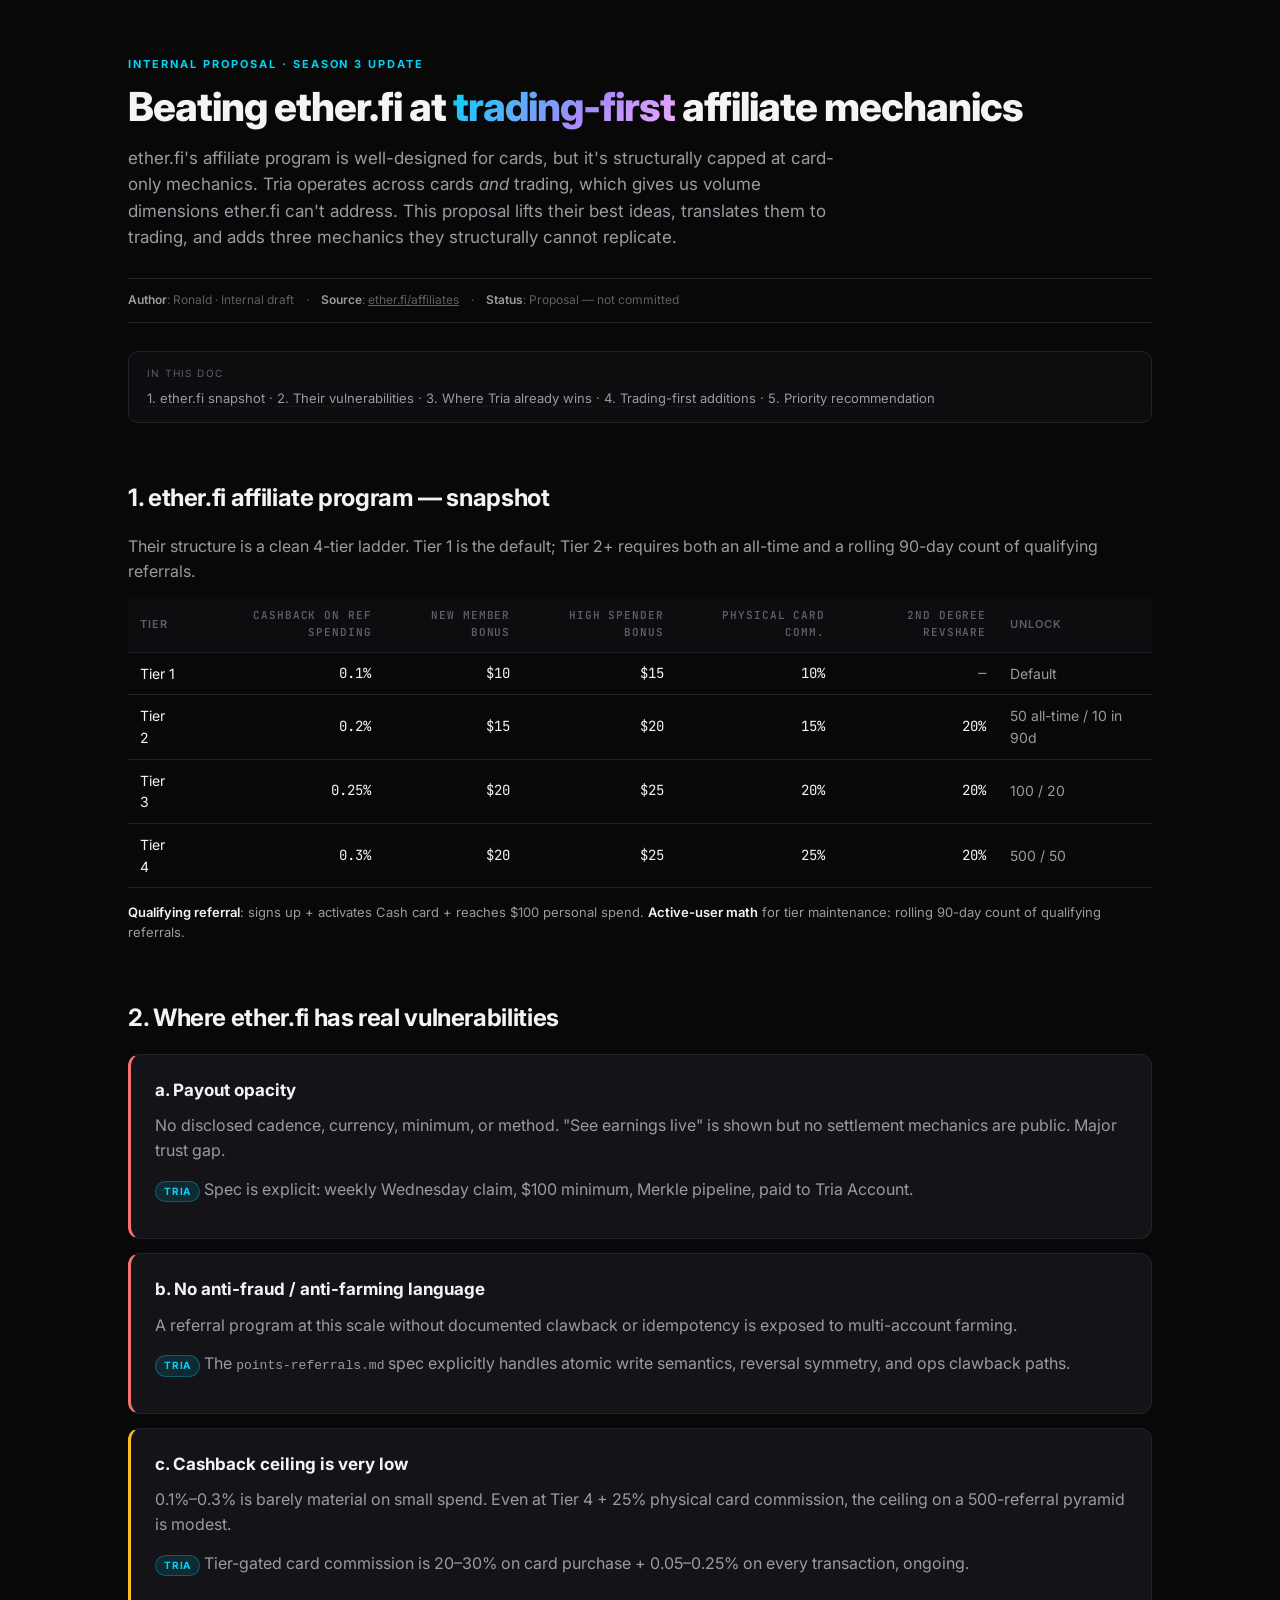
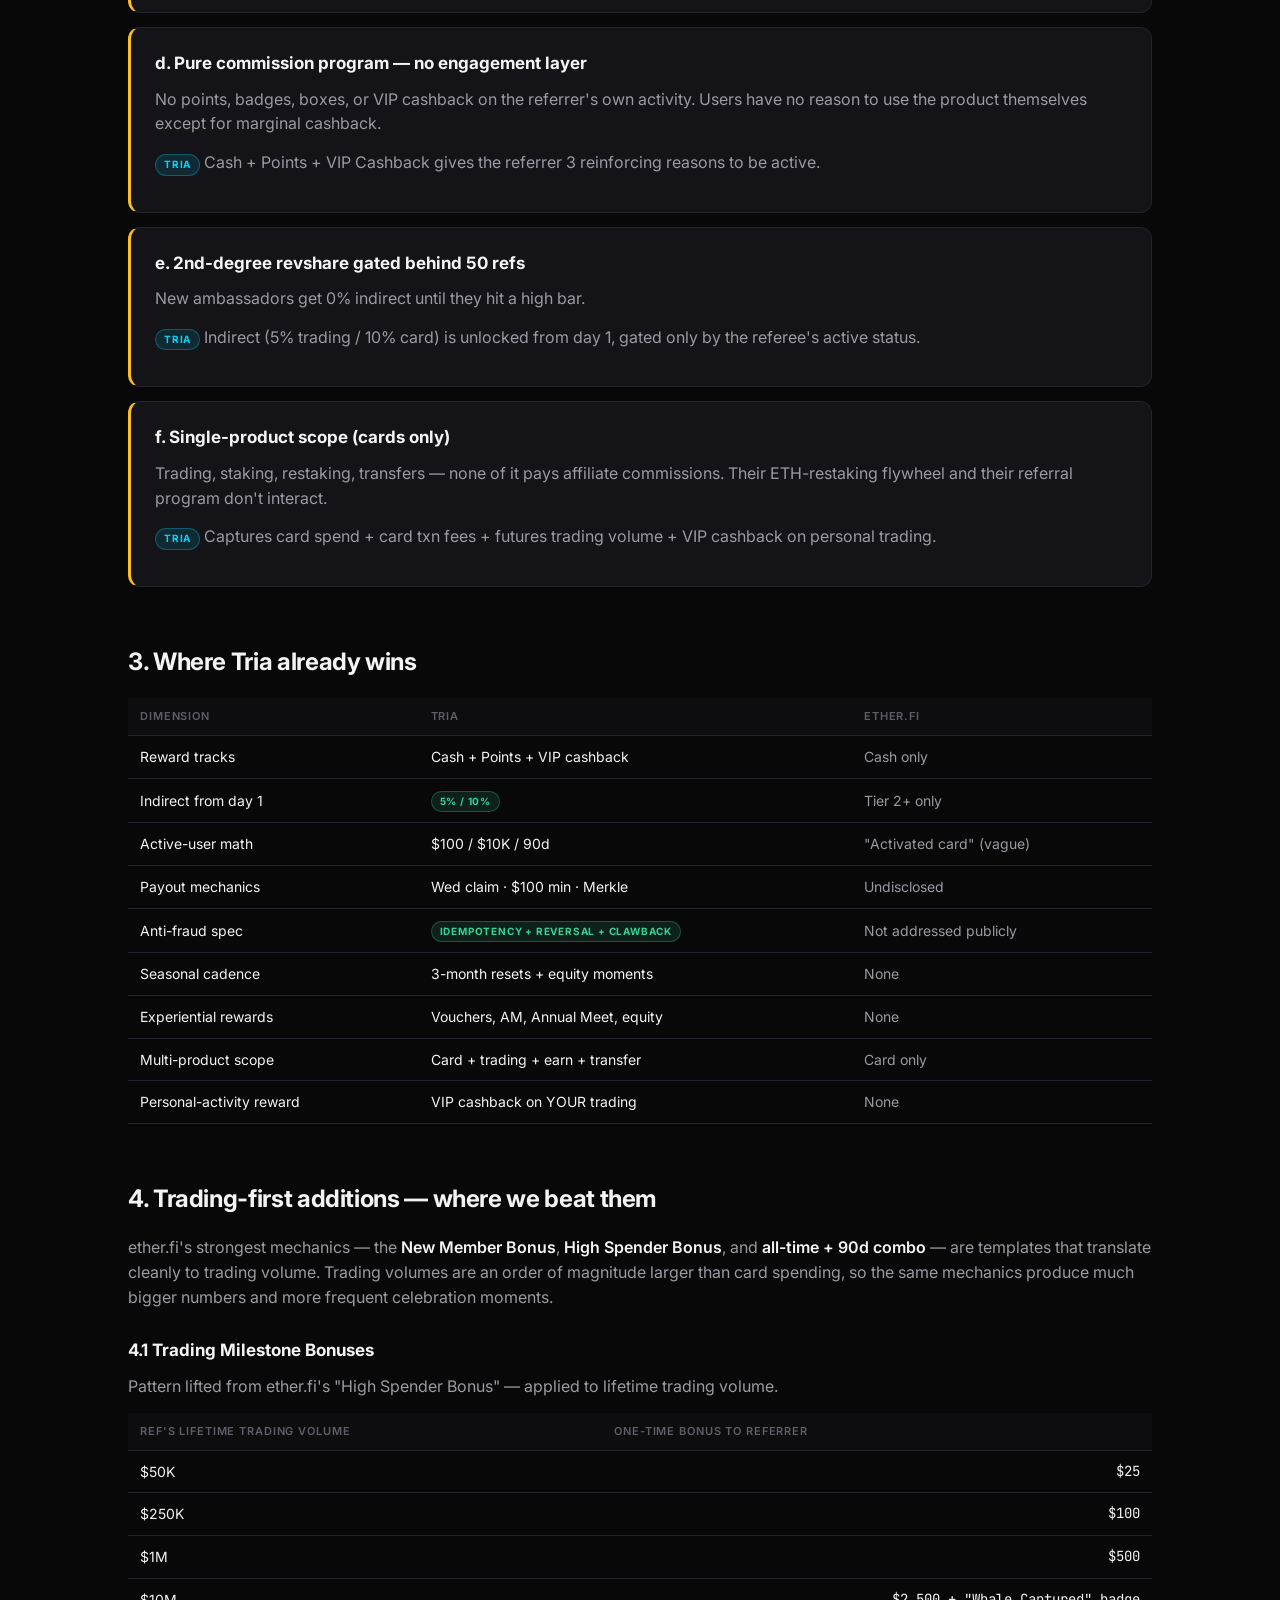
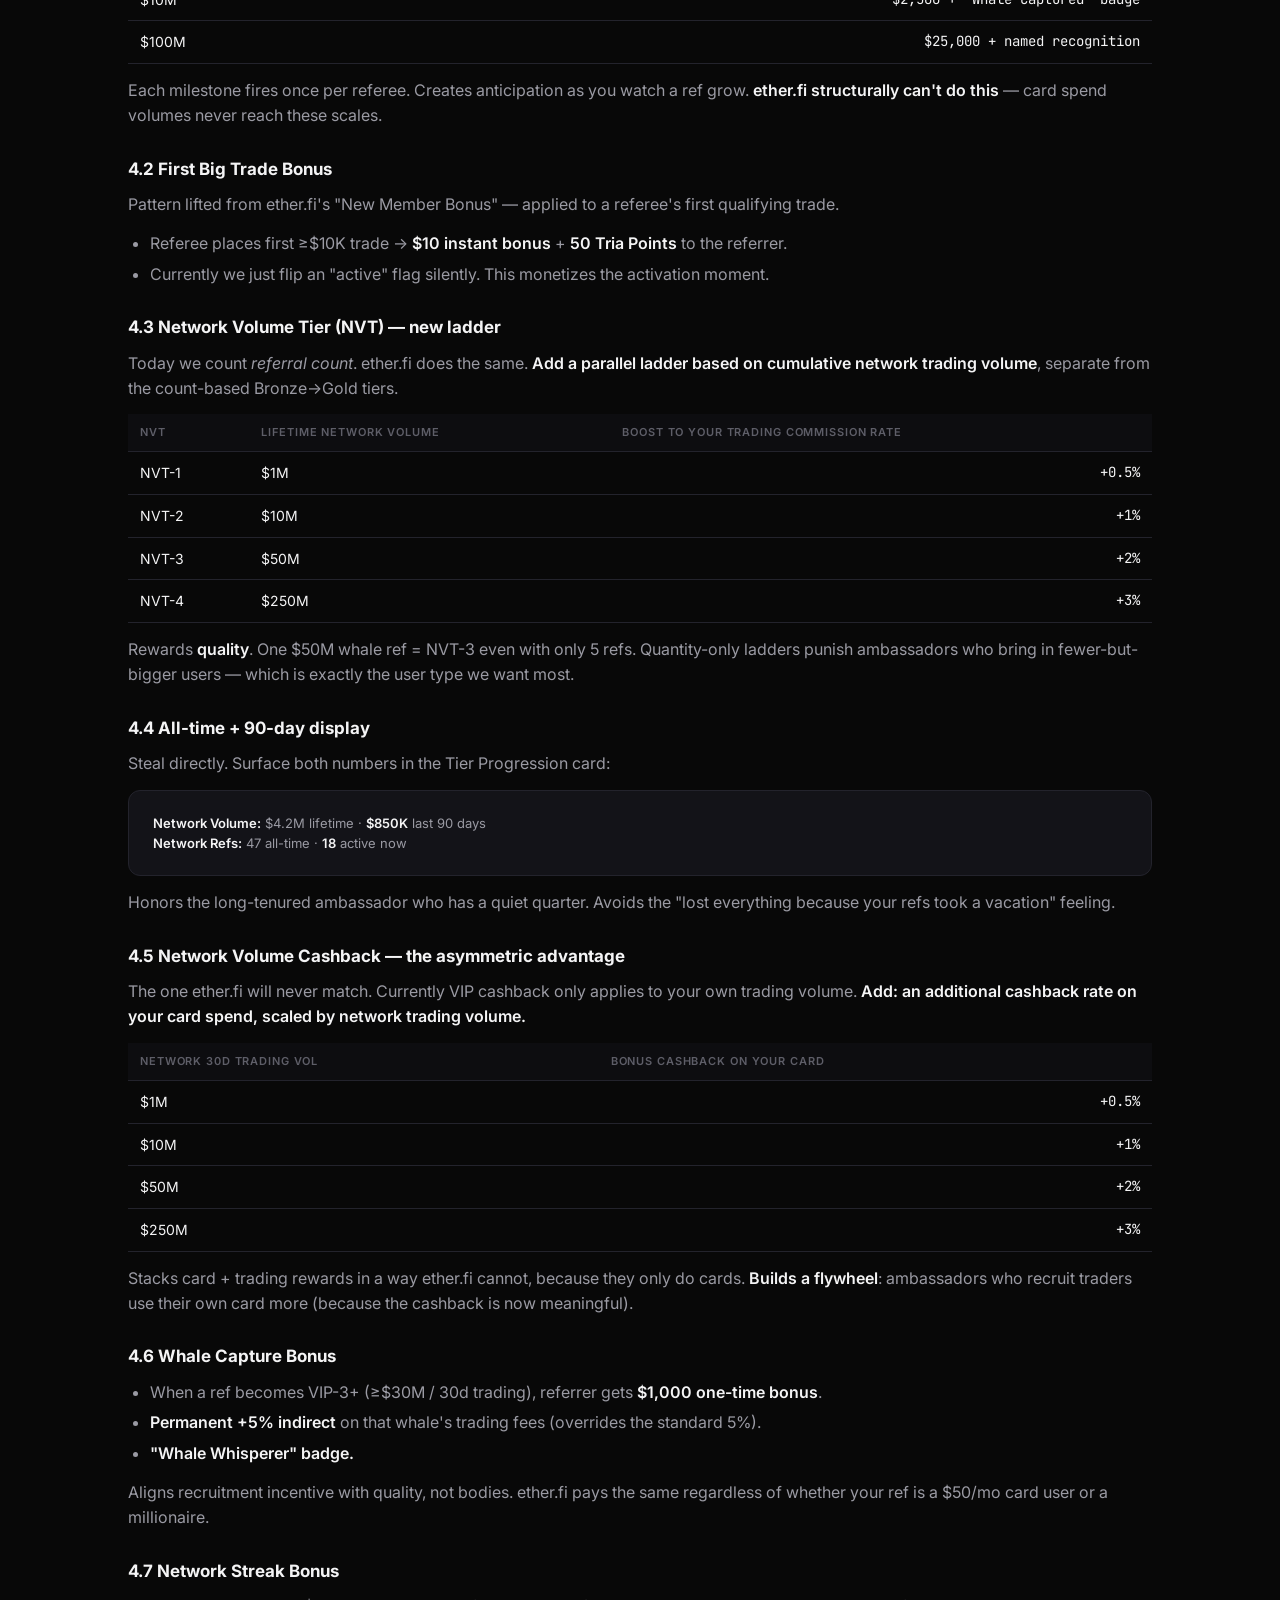
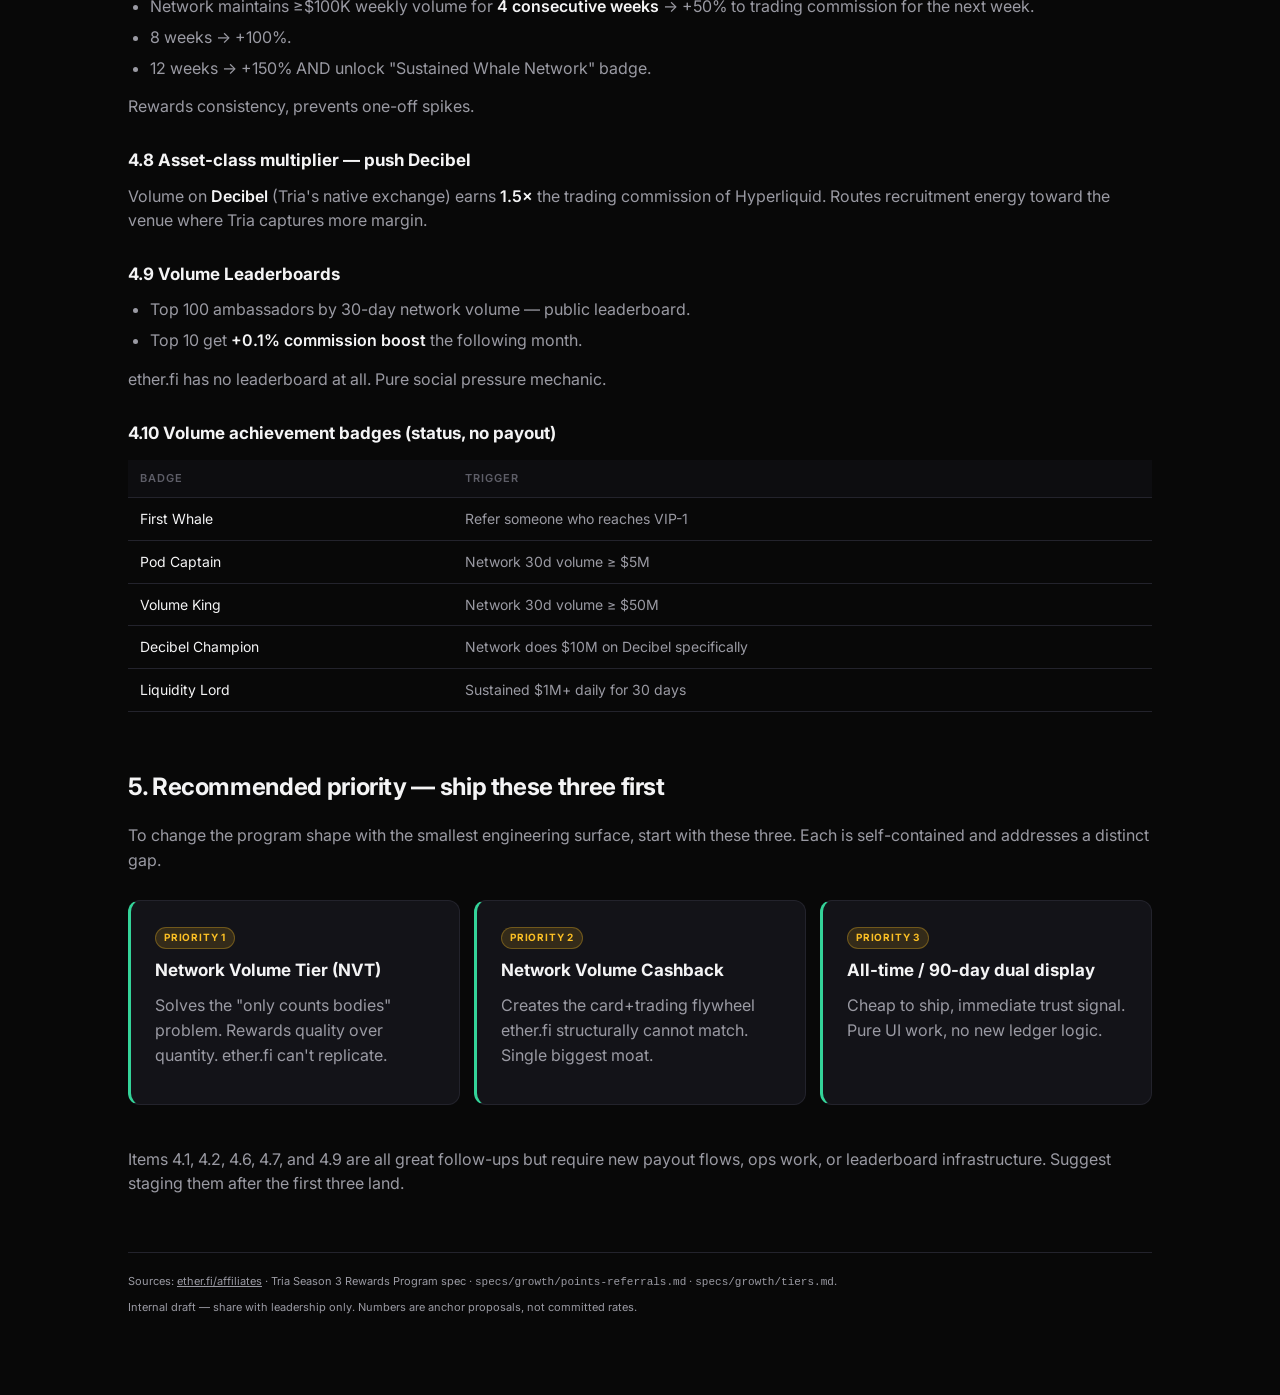
==== index.html @ 374a310d "Tria S3 program proposal — internal draft" ====
<!doctype html>
<html lang="en">
<head>
<meta charset="utf-8" />
<meta name="viewport" content="width=device-width, initial-scale=1" />
<title>Tria S3 — Trading-First Affiliate Mechanics · Internal Proposal</title>
<link rel="preconnect" href="https://fonts.googleapis.com" />
<link rel="preconnect" href="https://fonts.gstatic.com" crossorigin />
<link href="https://fonts.googleapis.com/css2?family=Inter:wght@400;500;600;700;800&family=JetBrains+Mono:wght@400;500;600&display=swap" rel="stylesheet" />
<style>
  :root {
    --bg: #080808;
    --bg-2: #0d0d10;
    --card: #131318;
    --card-hi: #1a1a22;
    --border: #23232c;
    --fg: #f4f4f5;
    --fg-dim: #9a9aa3;
    --fg-mute: #5e5e68;
    --primary: #00d4f7;
    --positive: #34d399;
    --warning: #fbbf24;
    --danger: #f87171;
    --tier-bronze: #c07830;
    --tier-silver: #8b92a3;
    --tier-gold: #d4a017;
  }
  * { box-sizing: border-box; }
  html, body {
    margin: 0;
    padding: 0;
    background: var(--bg);
    color: var(--fg);
    font-family: 'Inter', system-ui, sans-serif;
    line-height: 1.55;
    -webkit-font-smoothing: antialiased;
  }
  .cosmos {
    position: fixed;
    inset: 0;
    z-index: -1;
    pointer-events: none;
    background:
      radial-gradient(1100px 700px at 15% 10%, rgba(0, 212, 247, 0.08), transparent 60%),
      radial-gradient(900px 600px at 85% 90%, rgba(167, 139, 250, 0.06), transparent 55%),
      var(--bg);
  }
  .wrap {
    max-width: 1080px;
    margin: 0 auto;
    padding: 56px 28px 80px;
  }
  .eyebrow {
    font-size: 11px;
    font-weight: 700;
    text-transform: uppercase;
    letter-spacing: 0.18em;
    color: var(--primary);
  }
  h1 {
    font-size: 40px;
    font-weight: 800;
    letter-spacing: -0.025em;
    line-height: 1.1;
    margin: 12px 0 16px;
  }
  h1 .accent {
    background: linear-gradient(135deg, var(--primary), #a78bfa 60%, #f0abfc);
    -webkit-background-clip: text;
    background-clip: text;
    -webkit-text-fill-color: transparent;
  }
  h2 {
    font-size: 24px;
    font-weight: 700;
    letter-spacing: -0.015em;
    margin: 56px 0 18px;
  }
  h3 {
    font-size: 17px;
    font-weight: 700;
    margin: 28px 0 10px;
  }
  .lede {
    font-size: 17px;
    color: var(--fg-dim);
    max-width: 720px;
    margin: 0 0 28px;
  }
  .meta {
    display: flex;
    gap: 12px;
    flex-wrap: wrap;
    font-size: 12px;
    color: var(--fg-mute);
    border-top: 1px solid var(--border);
    border-bottom: 1px solid var(--border);
    padding: 12px 0;
    margin: 28px 0 0;
  }
  .meta strong {
    color: var(--fg-dim);
    font-weight: 600;
  }
  .meta .dot { color: var(--fg-mute); }
  p { color: var(--fg-dim); margin: 0 0 14px; }
  p strong, li strong { color: var(--fg); font-weight: 600; }
  ul, ol {
    color: var(--fg-dim);
    padding-left: 22px;
    margin: 8px 0 14px;
  }
  li { margin-bottom: 6px; }
  .card {
    background: var(--card);
    border: 1px solid var(--border);
    border-radius: 12px;
    padding: 22px 24px;
    margin: 14px 0;
  }
  .card.accent-positive { border-left: 3px solid var(--positive); }
  .card.accent-warning { border-left: 3px solid var(--warning); }
  .card.accent-primary { border-left: 3px solid var(--primary); }
  .card.accent-danger { border-left: 3px solid var(--danger); }
  table {
    width: 100%;
    border-collapse: collapse;
    margin: 14px 0;
    font-size: 14px;
  }
  th, td {
    text-align: left;
    padding: 10px 12px;
    border-bottom: 1px solid var(--border);
  }
  th {
    color: var(--fg-mute);
    font-weight: 600;
    font-size: 11px;
    text-transform: uppercase;
    letter-spacing: 0.08em;
    background: var(--bg-2);
  }
  td { color: var(--fg); }
  td.dim { color: var(--fg-dim); }
  td.num, th.num { text-align: right; font-family: 'JetBrains Mono', monospace; }
  .pill {
    display: inline-block;
    padding: 2px 8px;
    border-radius: 999px;
    font-size: 10px;
    font-weight: 700;
    text-transform: uppercase;
    letter-spacing: 0.08em;
  }
  .pill.tria { background: rgba(0, 212, 247, 0.12); color: var(--primary); border: 1px solid rgba(0, 212, 247, 0.3); }
  .pill.eth  { background: rgba(167, 139, 250, 0.12); color: #c4b5fd; border: 1px solid rgba(167, 139, 250, 0.3); }
  .pill.win  { background: rgba(52, 211, 153, 0.12); color: var(--positive); border: 1px solid rgba(52, 211, 153, 0.3); }
  .pill.gap  { background: rgba(248, 113, 113, 0.12); color: var(--danger); border: 1px solid rgba(248, 113, 113, 0.3); }
  .pill.priority { background: rgba(251, 191, 36, 0.14); color: var(--warning); border: 1px solid rgba(251, 191, 36, 0.3); }
  .grid-2 { display: grid; grid-template-columns: 1fr 1fr; gap: 14px; }
  .grid-3 { display: grid; grid-template-columns: repeat(3, 1fr); gap: 14px; }
  @media (max-width: 720px) {
    .grid-2, .grid-3 { grid-template-columns: 1fr; }
    h1 { font-size: 30px; }
    .wrap { padding: 32px 18px 60px; }
  }
  .num-big {
    font-family: 'JetBrains Mono', monospace;
    font-size: 22px;
    font-weight: 700;
    color: var(--positive);
  }
  .footnote {
    font-size: 11px;
    color: var(--fg-mute);
    border-top: 1px solid var(--border);
    margin-top: 56px;
    padding-top: 20px;
  }
  .toc {
    background: var(--bg-2);
    border: 1px solid var(--border);
    border-radius: 10px;
    padding: 14px 18px;
    margin: 28px 0;
    font-size: 13px;
    color: var(--fg-dim);
  }
  .toc a {
    color: var(--fg-dim);
    text-decoration: none;
    border-bottom: 1px dotted var(--border);
  }
  .toc a:hover { color: var(--primary); border-color: var(--primary); }
  .toc-title {
    font-size: 10px;
    text-transform: uppercase;
    letter-spacing: 0.14em;
    color: var(--fg-mute);
    margin-bottom: 6px;
  }
</style>
</head>
<body>
<div class="cosmos"></div>
<div class="wrap">

  <div class="eyebrow">Internal proposal · Season 3 update</div>
  <h1>Beating ether.fi at <span class="accent">trading-first</span> affiliate mechanics</h1>
  <p class="lede">
    ether.fi's affiliate program is well-designed for cards, but it's structurally
    capped at card-only mechanics. Tria operates across cards <em>and</em> trading,
    which gives us volume dimensions ether.fi can't address. This proposal lifts
    their best ideas, translates them to trading, and adds three mechanics they
    structurally cannot replicate.
  </p>
  <div class="meta">
    <span><strong>Author</strong>: Ronald · Internal draft</span>
    <span class="dot">·</span>
    <span><strong>Source</strong>: <a style="color:inherit" href="https://www.ether.fi/affiliates" target="_blank">ether.fi/affiliates</a></span>
    <span class="dot">·</span>
    <span><strong>Status</strong>: Proposal — not committed</span>
  </div>

  <div class="toc">
    <div class="toc-title">In this doc</div>
    <a href="#snapshot">1. ether.fi snapshot</a> ·
    <a href="#vulns">2. Their vulnerabilities</a> ·
    <a href="#wins">3. Where Tria already wins</a> ·
    <a href="#proposal">4. Trading-first additions</a> ·
    <a href="#priority">5. Priority recommendation</a>
  </div>

  <h2 id="snapshot">1. ether.fi affiliate program — snapshot</h2>
  <p>
    Their structure is a clean 4-tier ladder. Tier 1 is the default; Tier 2+
    requires both an all-time and a rolling 90-day count of qualifying referrals.
  </p>

  <table>
    <thead>
      <tr>
        <th>Tier</th>
        <th class="num">Cashback on Ref Spending</th>
        <th class="num">New Member Bonus</th>
        <th class="num">High Spender Bonus</th>
        <th class="num">Physical Card Comm.</th>
        <th class="num">2nd Degree Revshare</th>
        <th>Unlock</th>
      </tr>
    </thead>
    <tbody>
      <tr><td>Tier 1</td><td class="num">0.1%</td><td class="num">$10</td><td class="num">$15</td><td class="num">10%</td><td class="num dim">—</td><td class="dim">Default</td></tr>
      <tr><td>Tier 2</td><td class="num">0.2%</td><td class="num">$15</td><td class="num">$20</td><td class="num">15%</td><td class="num">20%</td><td class="dim">50 all-time / 10 in 90d</td></tr>
      <tr><td>Tier 3</td><td class="num">0.25%</td><td class="num">$20</td><td class="num">$25</td><td class="num">20%</td><td class="num">20%</td><td class="dim">100 / 20</td></tr>
      <tr><td>Tier 4</td><td class="num">0.3%</td><td class="num">$20</td><td class="num">$25</td><td class="num">25%</td><td class="num">20%</td><td class="dim">500 / 50</td></tr>
    </tbody>
  </table>
  <p style="font-size: 13px;">
    <strong>Qualifying referral</strong>: signs up + activates Cash card + reaches
    $100 personal spend. <strong>Active-user math</strong> for tier maintenance:
    rolling 90-day count of qualifying referrals.
  </p>

  <h2 id="vulns">2. Where ether.fi has real vulnerabilities</h2>

  <div class="card accent-danger">
    <h3 style="margin-top:0">a. Payout opacity</h3>
    <p>
      No disclosed cadence, currency, minimum, or method. "See earnings live" is shown
      but no settlement mechanics are public. Major trust gap.
    </p>
    <p><span class="pill tria">Tria</span> Spec is explicit: weekly Wednesday claim, $100 minimum, Merkle pipeline, paid to Tria Account.</p>
  </div>

  <div class="card accent-danger">
    <h3 style="margin-top:0">b. No anti-fraud / anti-farming language</h3>
    <p>
      A referral program at this scale without documented clawback or idempotency is
      exposed to multi-account farming.
    </p>
    <p><span class="pill tria">Tria</span> The <code>points-referrals.md</code> spec explicitly handles atomic write semantics, reversal symmetry, and ops clawback paths.</p>
  </div>

  <div class="card accent-warning">
    <h3 style="margin-top:0">c. Cashback ceiling is very low</h3>
    <p>
      0.1%–0.3% is barely material on small spend. Even at Tier 4 + 25% physical card
      commission, the ceiling on a 500-referral pyramid is modest.
    </p>
    <p><span class="pill tria">Tria</span> Tier-gated card commission is 20–30% on card purchase + 0.05–0.25% on every transaction, ongoing.</p>
  </div>

  <div class="card accent-warning">
    <h3 style="margin-top:0">d. Pure commission program — no engagement layer</h3>
    <p>
      No points, badges, boxes, or VIP cashback on the referrer's own activity. Users
      have no reason to use the product themselves except for marginal cashback.
    </p>
    <p><span class="pill tria">Tria</span> Cash + Points + VIP Cashback gives the referrer 3 reinforcing reasons to be active.</p>
  </div>

  <div class="card accent-warning">
    <h3 style="margin-top:0">e. 2nd-degree revshare gated behind 50 refs</h3>
    <p>
      New ambassadors get 0% indirect until they hit a high bar.
    </p>
    <p><span class="pill tria">Tria</span> Indirect (5% trading / 10% card) is unlocked from day 1, gated only by the referee's active status.</p>
  </div>

  <div class="card accent-warning">
    <h3 style="margin-top:0">f. Single-product scope (cards only)</h3>
    <p>
      Trading, staking, restaking, transfers — none of it pays affiliate commissions.
      Their ETH-restaking flywheel and their referral program don't interact.
    </p>
    <p><span class="pill tria">Tria</span> Captures card spend + card txn fees + futures trading volume + VIP cashback on personal trading.</p>
  </div>

  <h2 id="wins">3. Where Tria already wins</h2>
  <table>
    <thead><tr><th>Dimension</th><th>Tria</th><th>ether.fi</th></tr></thead>
    <tbody>
      <tr><td>Reward tracks</td><td>Cash + Points + VIP cashback</td><td class="dim">Cash only</td></tr>
      <tr><td>Indirect from day 1</td><td><span class="pill win">5% / 10%</span></td><td class="dim">Tier 2+ only</td></tr>
      <tr><td>Active-user math</td><td>$100 / $10K / 90d</td><td class="dim">"Activated card" (vague)</td></tr>
      <tr><td>Payout mechanics</td><td>Wed claim · $100 min · Merkle</td><td class="dim">Undisclosed</td></tr>
      <tr><td>Anti-fraud spec</td><td><span class="pill win">Idempotency + reversal + clawback</span></td><td class="dim">Not addressed publicly</td></tr>
      <tr><td>Seasonal cadence</td><td>3-month resets + equity moments</td><td class="dim">None</td></tr>
      <tr><td>Experiential rewards</td><td>Vouchers, AM, Annual Meet, equity</td><td class="dim">None</td></tr>
      <tr><td>Multi-product scope</td><td>Card + trading + earn + transfer</td><td class="dim">Card only</td></tr>
      <tr><td>Personal-activity reward</td><td>VIP cashback on YOUR trading</td><td class="dim">None</td></tr>
    </tbody>
  </table>

  <h2 id="proposal">4. Trading-first additions — where we beat them</h2>

  <p>
    ether.fi's strongest mechanics — the <strong>New Member Bonus</strong>,
    <strong>High Spender Bonus</strong>, and <strong>all-time + 90d combo</strong>
    — are templates that translate cleanly to trading volume. Trading volumes are
    an order of magnitude larger than card spending, so the same mechanics produce
    much bigger numbers and more frequent celebration moments.
  </p>

  <h3>4.1 Trading Milestone Bonuses</h3>
  <p>Pattern lifted from ether.fi's "High Spender Bonus" — applied to lifetime trading volume.</p>
  <table>
    <thead><tr><th>Ref's lifetime trading volume</th><th>One-time bonus to referrer</th></tr></thead>
    <tbody>
      <tr><td>$50K</td><td class="num">$25</td></tr>
      <tr><td>$250K</td><td class="num">$100</td></tr>
      <tr><td>$1M</td><td class="num">$500</td></tr>
      <tr><td>$10M</td><td class="num">$2,500 + "Whale Captured" badge</td></tr>
      <tr><td>$100M</td><td class="num">$25,000 + named recognition</td></tr>
    </tbody>
  </table>
  <p>
    Each milestone fires once per referee. Creates anticipation as you watch a ref
    grow. <strong>ether.fi structurally can't do this</strong> — card spend volumes never reach
    these scales.
  </p>

  <h3>4.2 First Big Trade Bonus</h3>
  <p>Pattern lifted from ether.fi's "New Member Bonus" — applied to a referee's first qualifying trade.</p>
  <ul>
    <li>Referee places first ≥$10K trade → <strong>$10 instant bonus</strong> + <strong>50 Tria Points</strong> to the referrer.</li>
    <li>Currently we just flip an "active" flag silently. This monetizes the activation moment.</li>
  </ul>

  <h3>4.3 Network Volume Tier (NVT) — new ladder</h3>
  <p>
    Today we count <em>referral count</em>. ether.fi does the same. <strong>Add a parallel
    ladder based on cumulative network trading volume</strong>, separate from the count-based
    Bronze→Gold tiers.
  </p>
  <table>
    <thead><tr><th>NVT</th><th>Lifetime Network Volume</th><th>Boost to your trading commission rate</th></tr></thead>
    <tbody>
      <tr><td>NVT-1</td><td>$1M</td><td class="num">+0.5%</td></tr>
      <tr><td>NVT-2</td><td>$10M</td><td class="num">+1%</td></tr>
      <tr><td>NVT-3</td><td>$50M</td><td class="num">+2%</td></tr>
      <tr><td>NVT-4</td><td>$250M</td><td class="num">+3%</td></tr>
    </tbody>
  </table>
  <p>
    Rewards <strong>quality</strong>. One $50M whale ref = NVT-3 even with only 5 refs.
    Quantity-only ladders punish ambassadors who bring in fewer-but-bigger users —
    which is exactly the user type we want most.
  </p>

  <h3>4.4 All-time + 90-day display</h3>
  <p>Steal directly. Surface both numbers in the Tier Progression card:</p>
  <div class="card">
    <p style="margin:0; color: var(--fg-dim); font-size: 13px;">
      <strong>Network Volume:</strong> $4.2M lifetime · <strong>$850K</strong> last 90 days<br />
      <strong>Network Refs:</strong> 47 all-time · <strong>18</strong> active now
    </p>
  </div>
  <p>
    Honors the long-tenured ambassador who has a quiet quarter. Avoids the "lost
    everything because your refs took a vacation" feeling.
  </p>

  <h3>4.5 Network Volume Cashback — the asymmetric advantage</h3>
  <p>
    The one ether.fi will never match. Currently VIP cashback only applies to your
    own trading volume. <strong>Add: an additional cashback rate on your card spend, scaled
    by network trading volume.</strong>
  </p>
  <table>
    <thead><tr><th>Network 30d trading vol</th><th>Bonus cashback on YOUR card</th></tr></thead>
    <tbody>
      <tr><td>$1M</td><td class="num">+0.5%</td></tr>
      <tr><td>$10M</td><td class="num">+1%</td></tr>
      <tr><td>$50M</td><td class="num">+2%</td></tr>
      <tr><td>$250M</td><td class="num">+3%</td></tr>
    </tbody>
  </table>
  <p>
    Stacks card + trading rewards in a way ether.fi cannot, because they only do
    cards. <strong>Builds a flywheel</strong>: ambassadors who recruit traders use their own card
    more (because the cashback is now meaningful).
  </p>

  <h3>4.6 Whale Capture Bonus</h3>
  <ul>
    <li>When a ref becomes VIP-3+ (≥$30M / 30d trading), referrer gets <strong>$1,000 one-time bonus</strong>.</li>
    <li><strong>Permanent +5% indirect</strong> on that whale's trading fees (overrides the standard 5%).</li>
    <li><strong>"Whale Whisperer" badge.</strong></li>
  </ul>
  <p>
    Aligns recruitment incentive with quality, not bodies. ether.fi pays the same
    regardless of whether your ref is a $50/mo card user or a millionaire.
  </p>

  <h3>4.7 Network Streak Bonus</h3>
  <ul>
    <li>Network maintains ≥$100K weekly volume for <strong>4 consecutive weeks</strong> → +50% to trading commission for the next week.</li>
    <li>8 weeks → +100%.</li>
    <li>12 weeks → +150% AND unlock "Sustained Whale Network" badge.</li>
  </ul>
  <p>Rewards consistency, prevents one-off spikes.</p>

  <h3>4.8 Asset-class multiplier — push Decibel</h3>
  <p>
    Volume on <strong>Decibel</strong> (Tria's native exchange) earns <strong>1.5×</strong> the trading commission of
    Hyperliquid. Routes recruitment energy toward the venue where Tria captures
    more margin.
  </p>

  <h3>4.9 Volume Leaderboards</h3>
  <ul>
    <li>Top 100 ambassadors by 30-day network volume — public leaderboard.</li>
    <li>Top 10 get <strong>+0.1% commission boost</strong> the following month.</li>
  </ul>
  <p>ether.fi has no leaderboard at all. Pure social pressure mechanic.</p>

  <h3>4.10 Volume achievement badges (status, no payout)</h3>
  <table>
    <thead><tr><th>Badge</th><th>Trigger</th></tr></thead>
    <tbody>
      <tr><td>First Whale</td><td class="dim">Refer someone who reaches VIP-1</td></tr>
      <tr><td>Pod Captain</td><td class="dim">Network 30d volume ≥ $5M</td></tr>
      <tr><td>Volume King</td><td class="dim">Network 30d volume ≥ $50M</td></tr>
      <tr><td>Decibel Champion</td><td class="dim">Network does $10M on Decibel specifically</td></tr>
      <tr><td>Liquidity Lord</td><td class="dim">Sustained $1M+ daily for 30 days</td></tr>
    </tbody>
  </table>

  <h2 id="priority">5. Recommended priority — ship these three first</h2>

  <p>
    To change the program shape with the smallest engineering surface, start with
    these three. Each is self-contained and addresses a distinct gap.
  </p>

  <div class="grid-3">
    <div class="card accent-positive">
      <span class="pill priority">Priority 1</span>
      <h3 style="margin-top:8px">Network Volume Tier (NVT)</h3>
      <p>Solves the "only counts bodies" problem. Rewards quality over quantity. ether.fi can't replicate.</p>
    </div>
    <div class="card accent-positive">
      <span class="pill priority">Priority 2</span>
      <h3 style="margin-top:8px">Network Volume Cashback</h3>
      <p>Creates the card+trading flywheel ether.fi structurally cannot match. Single biggest moat.</p>
    </div>
    <div class="card accent-positive">
      <span class="pill priority">Priority 3</span>
      <h3 style="margin-top:8px">All-time / 90-day dual display</h3>
      <p>Cheap to ship, immediate trust signal. Pure UI work, no new ledger logic.</p>
    </div>
  </div>

  <p style="margin-top: 28px;">
    Items 4.1, 4.2, 4.6, 4.7, and 4.9 are all great follow-ups but require new
    payout flows, ops work, or leaderboard infrastructure. Suggest staging them
    after the first three land.
  </p>

  <div class="footnote">
    <p style="margin:0">
      Sources: <a style="color:inherit" href="https://www.ether.fi/affiliates" target="_blank">ether.fi/affiliates</a> ·
      Tria Season 3 Rewards Program spec ·
      <code>specs/growth/points-referrals.md</code> ·
      <code>specs/growth/tiers.md</code>.
    </p>
    <p style="margin:8px 0 0">
      Internal draft — share with leadership only. Numbers are anchor proposals,
      not committed rates.
    </p>
  </div>

</div>
</body>
</html>
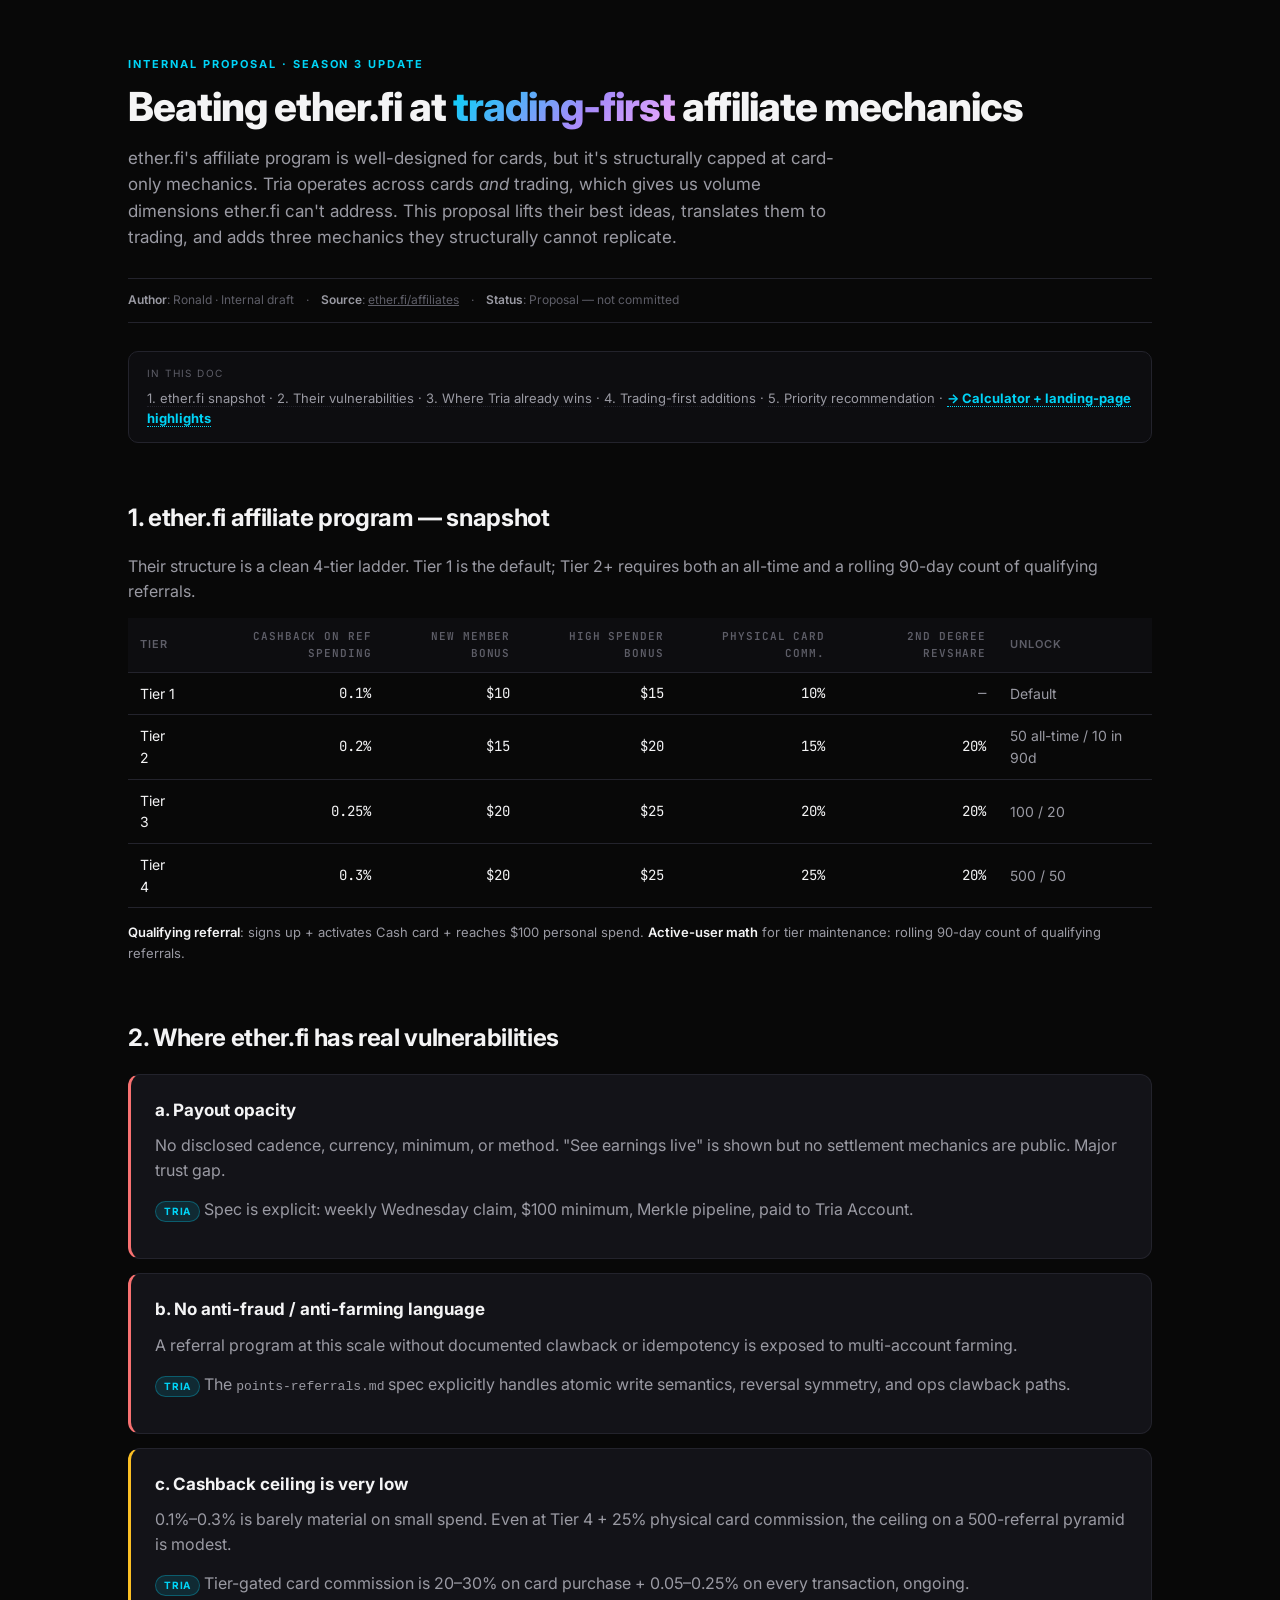
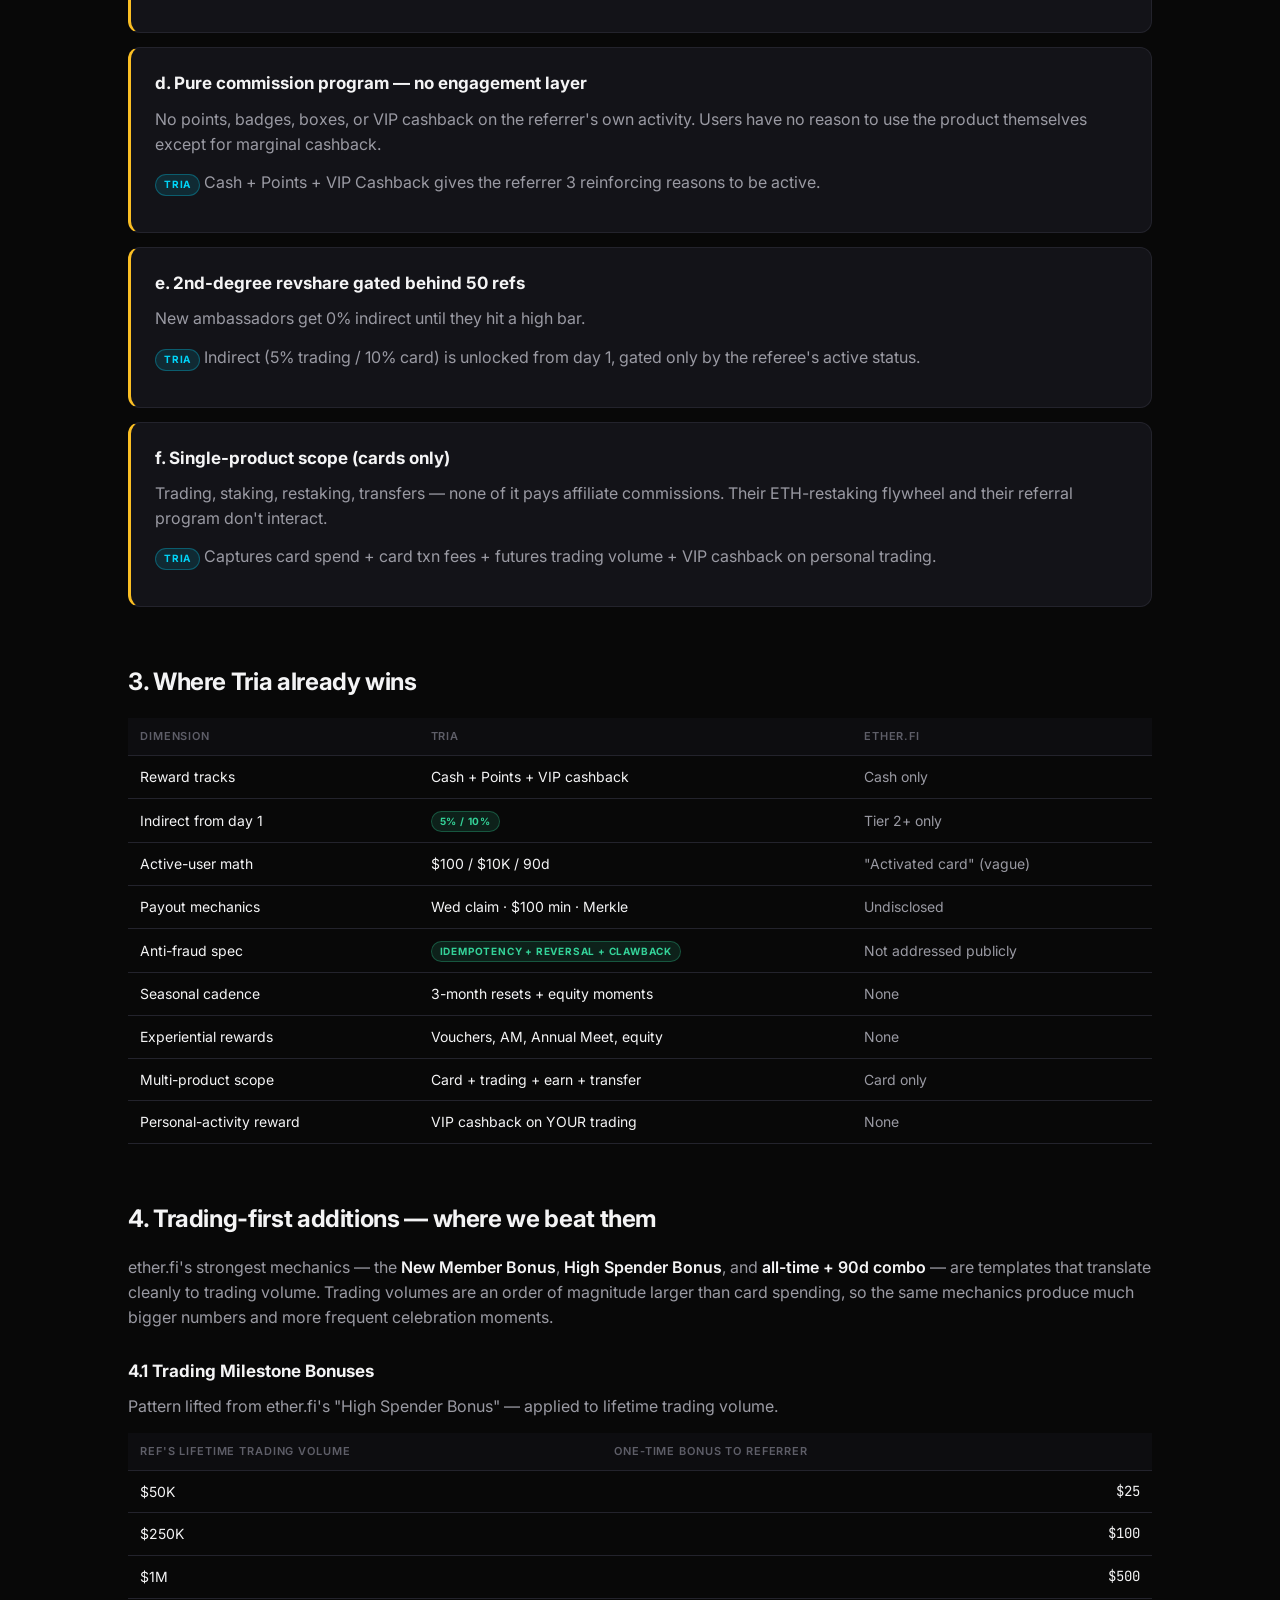
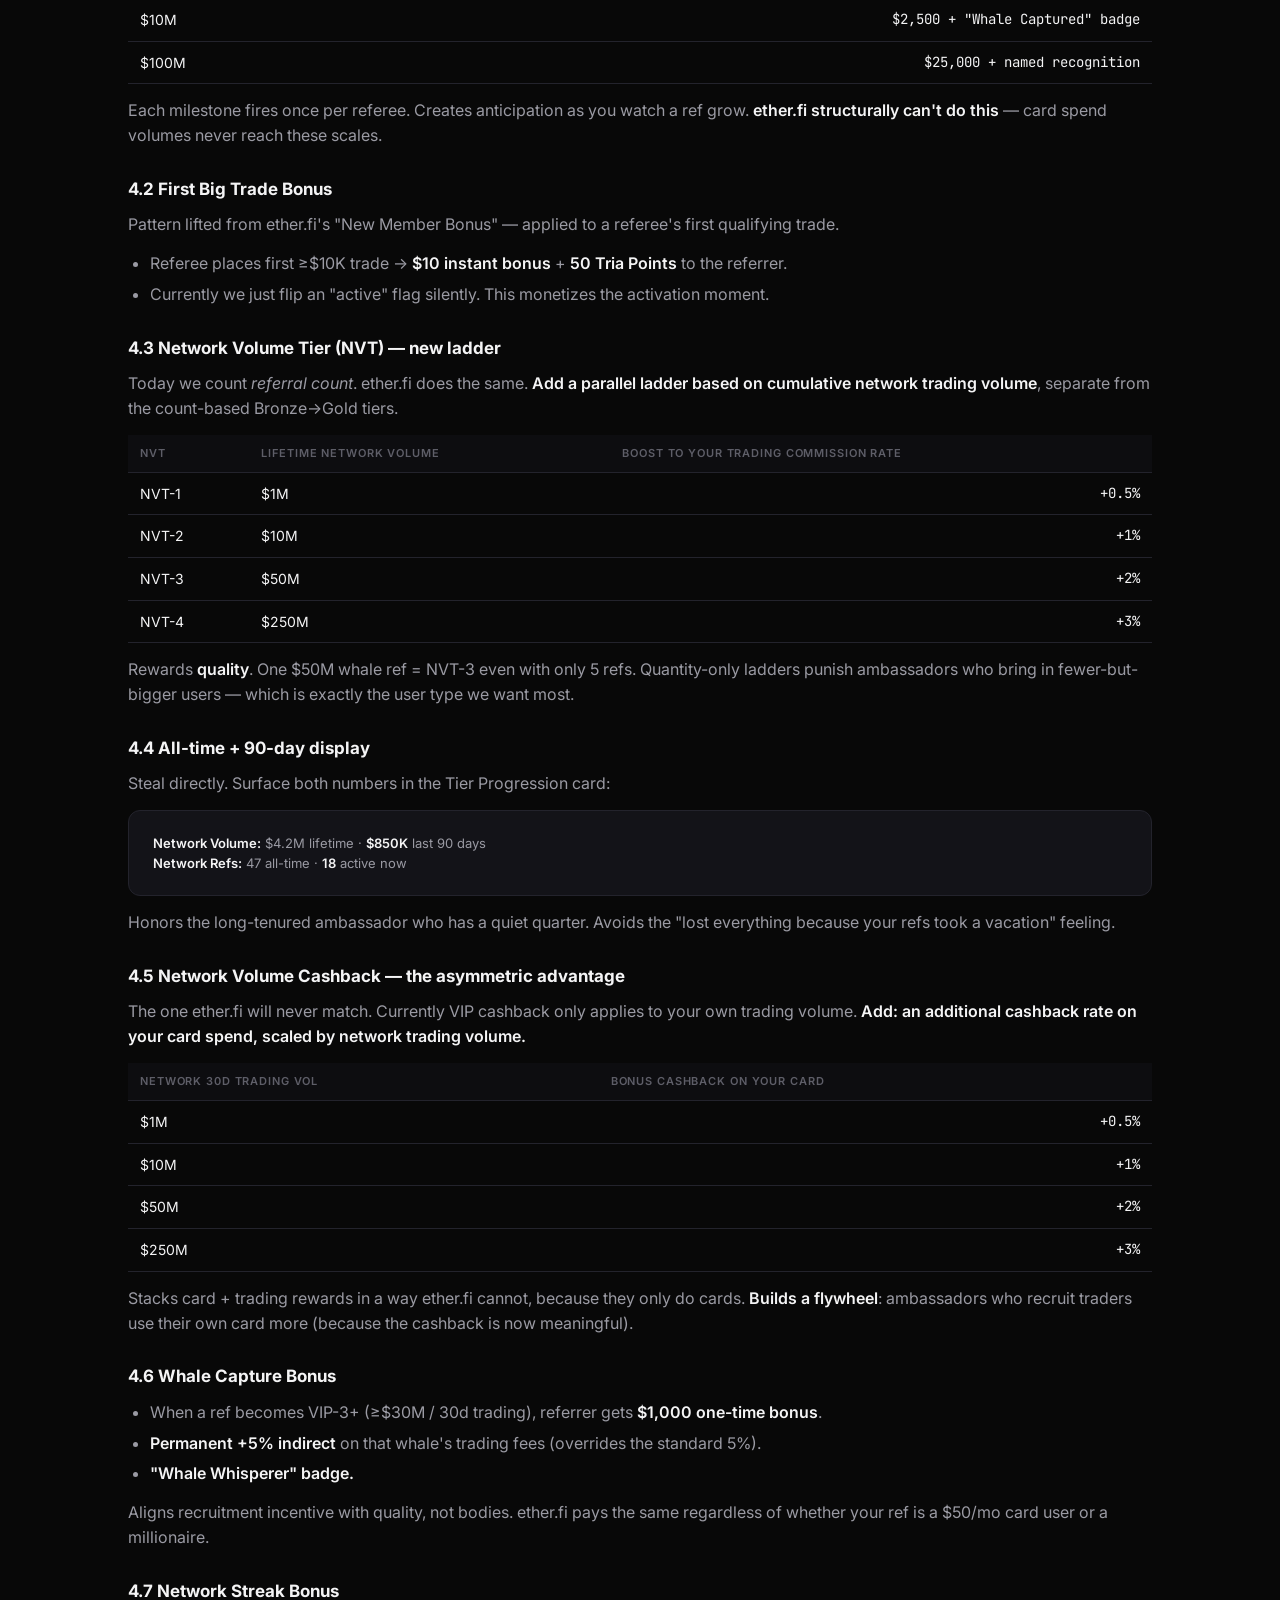
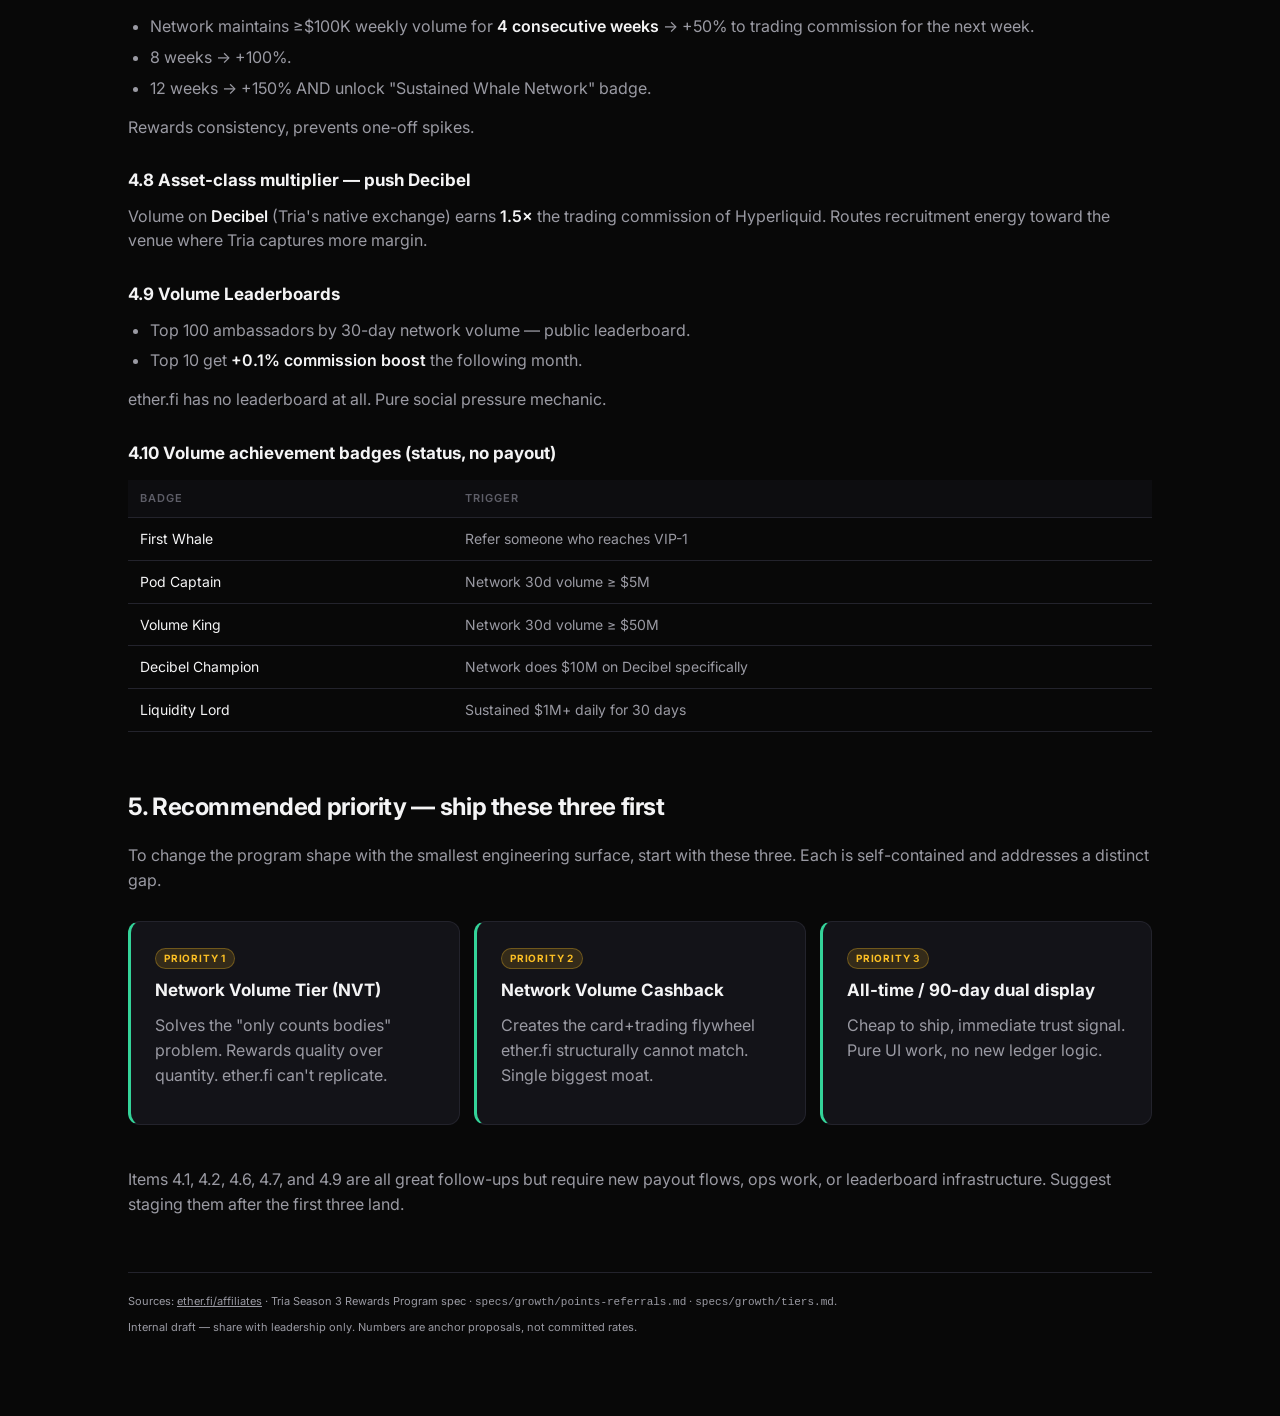
==== commit 1e57e496: "Add Tria affiliate earnings calculator + landing page highlights" ====
--- a/index.html
+++ b/index.html
@@ -229,7 +229,8 @@
     <a href="#vulns">2. Their vulnerabilities</a> ·
     <a href="#wins">3. Where Tria already wins</a> ·
     <a href="#proposal">4. Trading-first additions</a> ·
-    <a href="#priority">5. Priority recommendation</a>
+    <a href="#priority">5. Priority recommendation</a> ·
+    <a href="calculator.html" style="color: var(--primary); border-bottom-color: var(--primary);"><strong>→ Calculator + landing-page highlights</strong></a>
   </div>
 
   <h2 id="snapshot">1. ether.fi affiliate program — snapshot</h2>
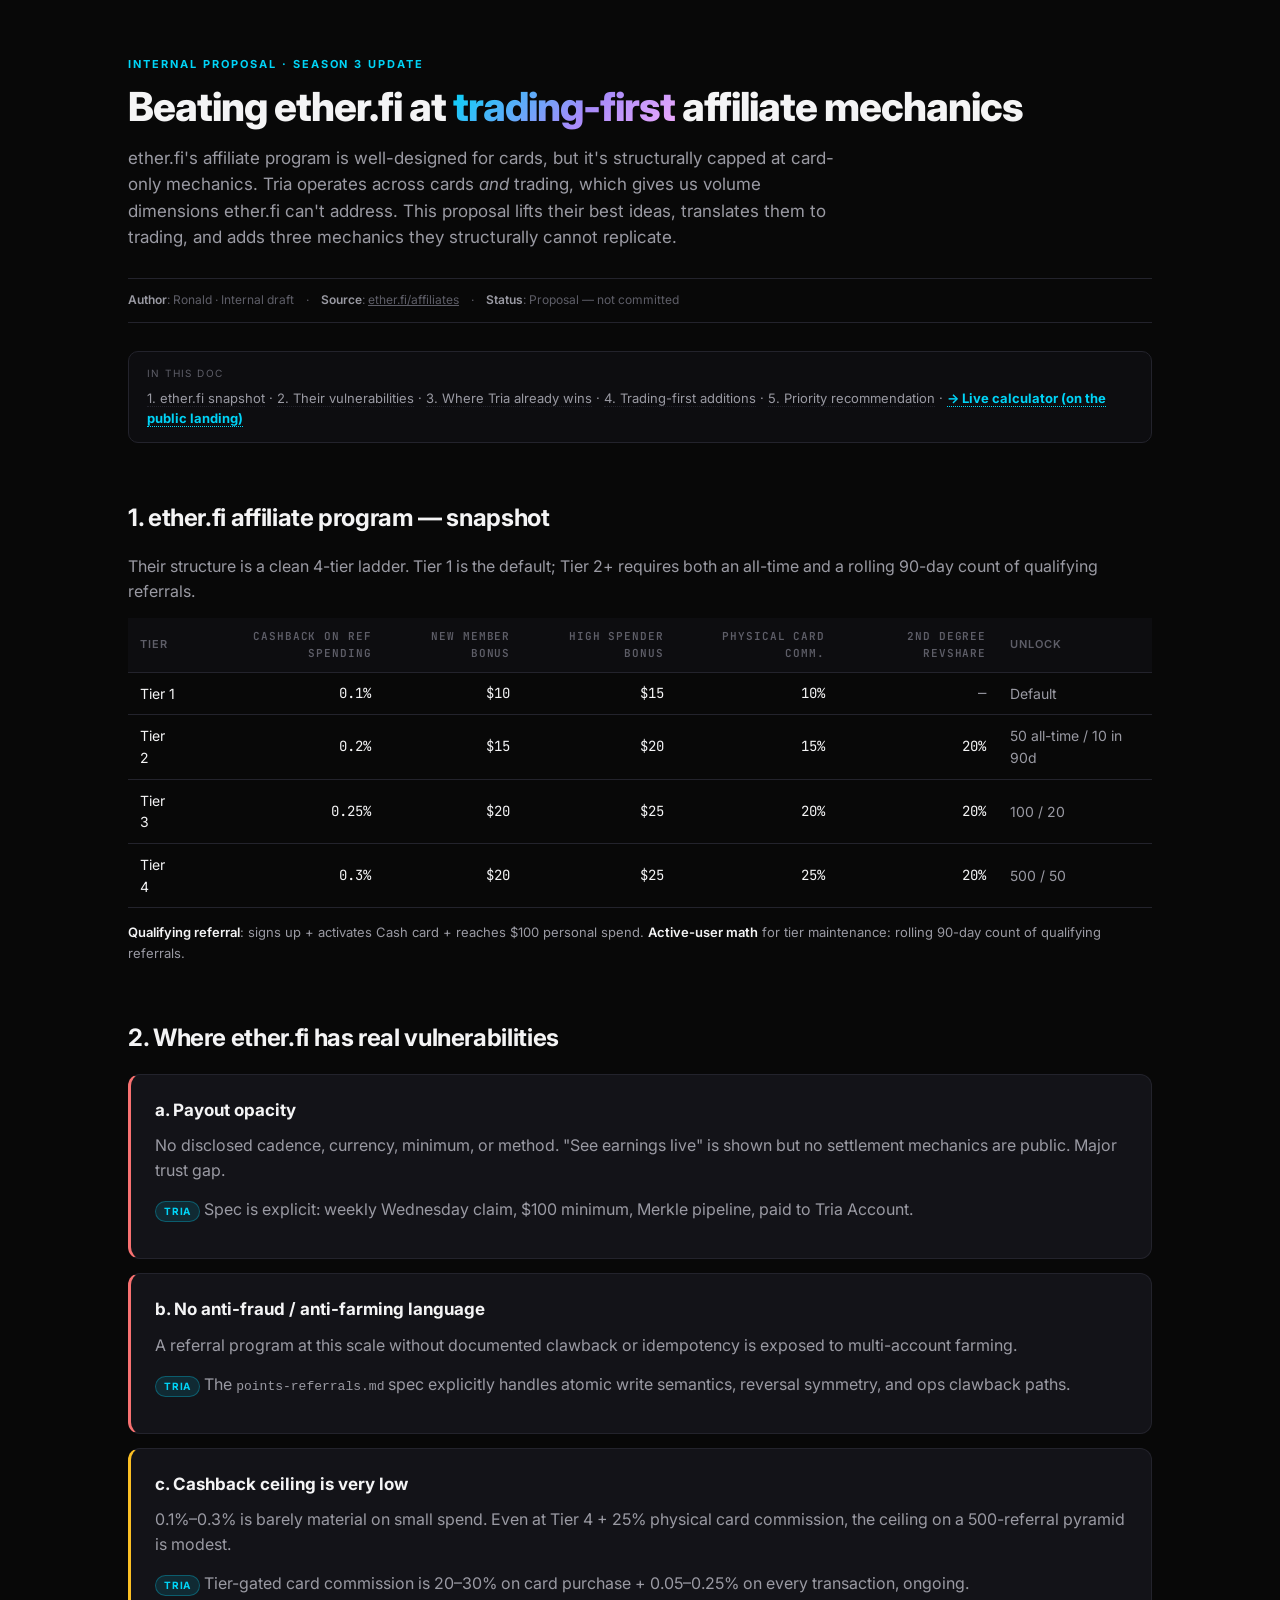
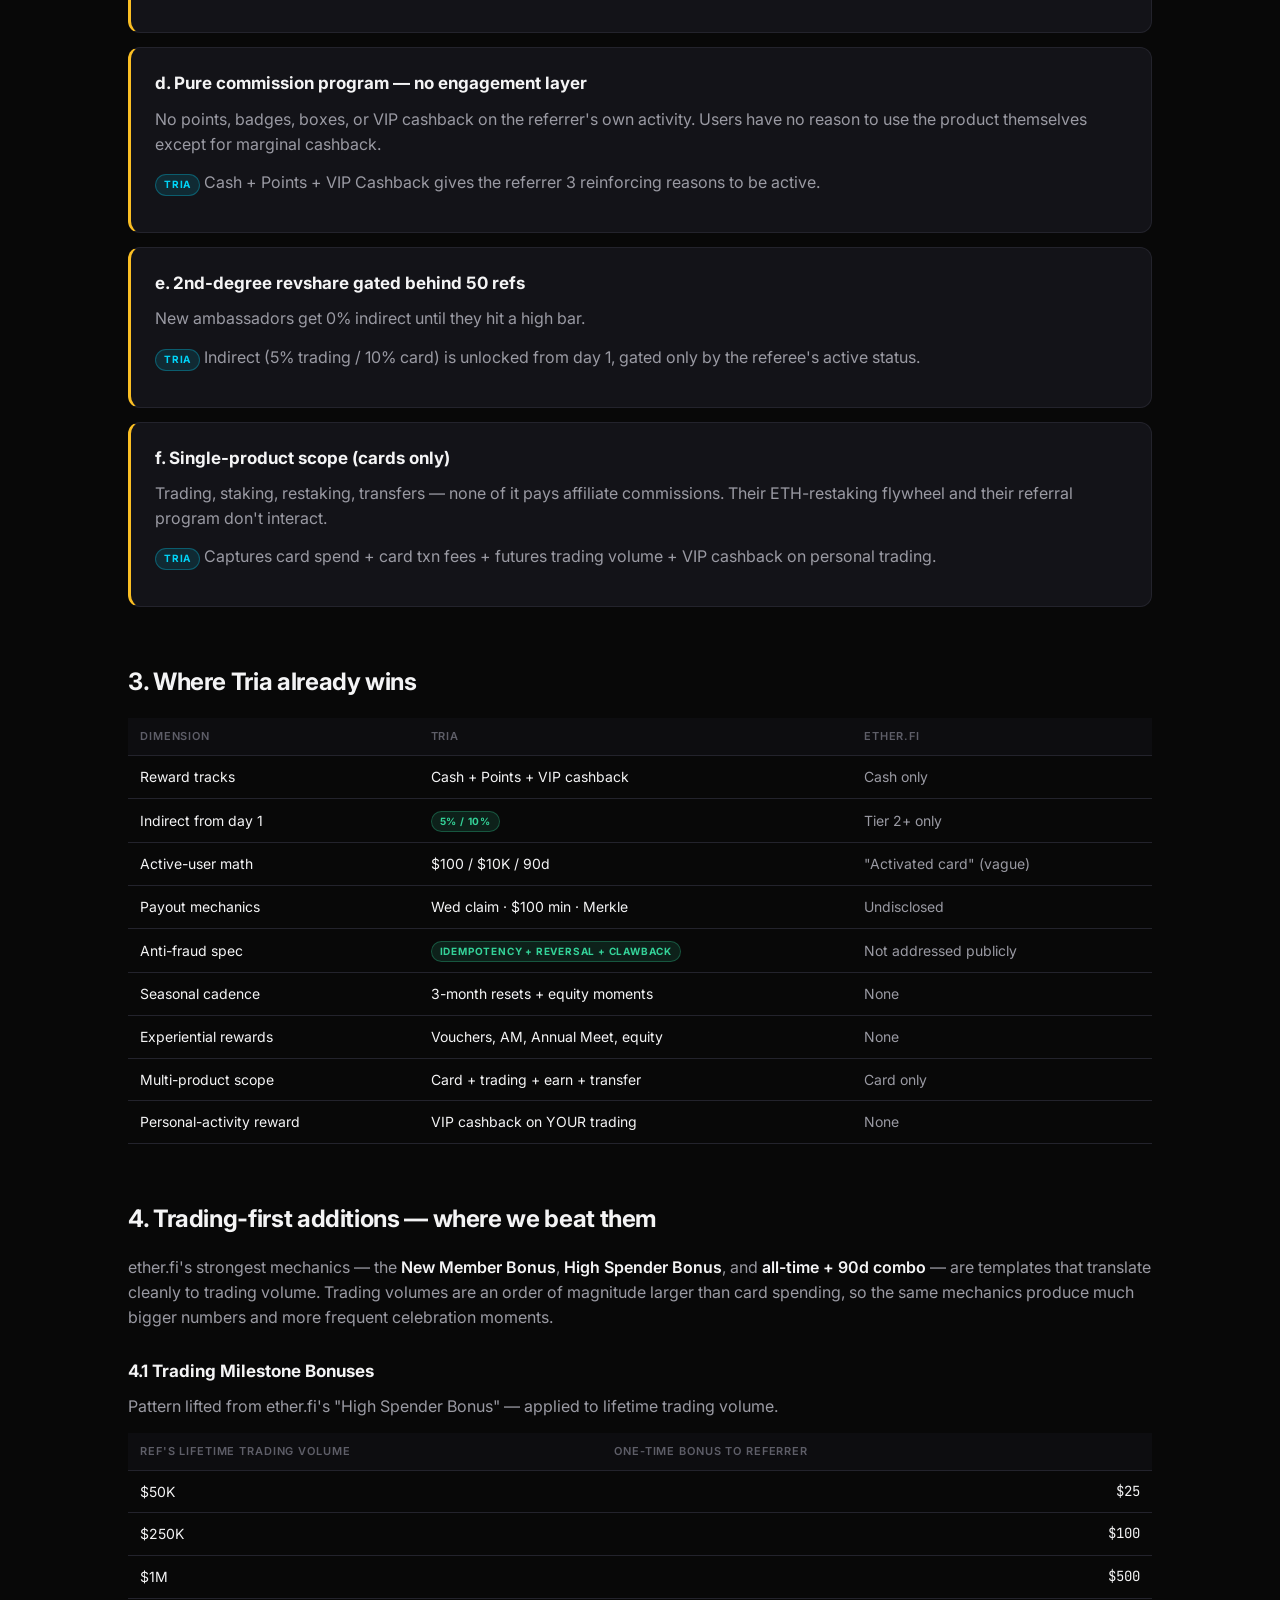
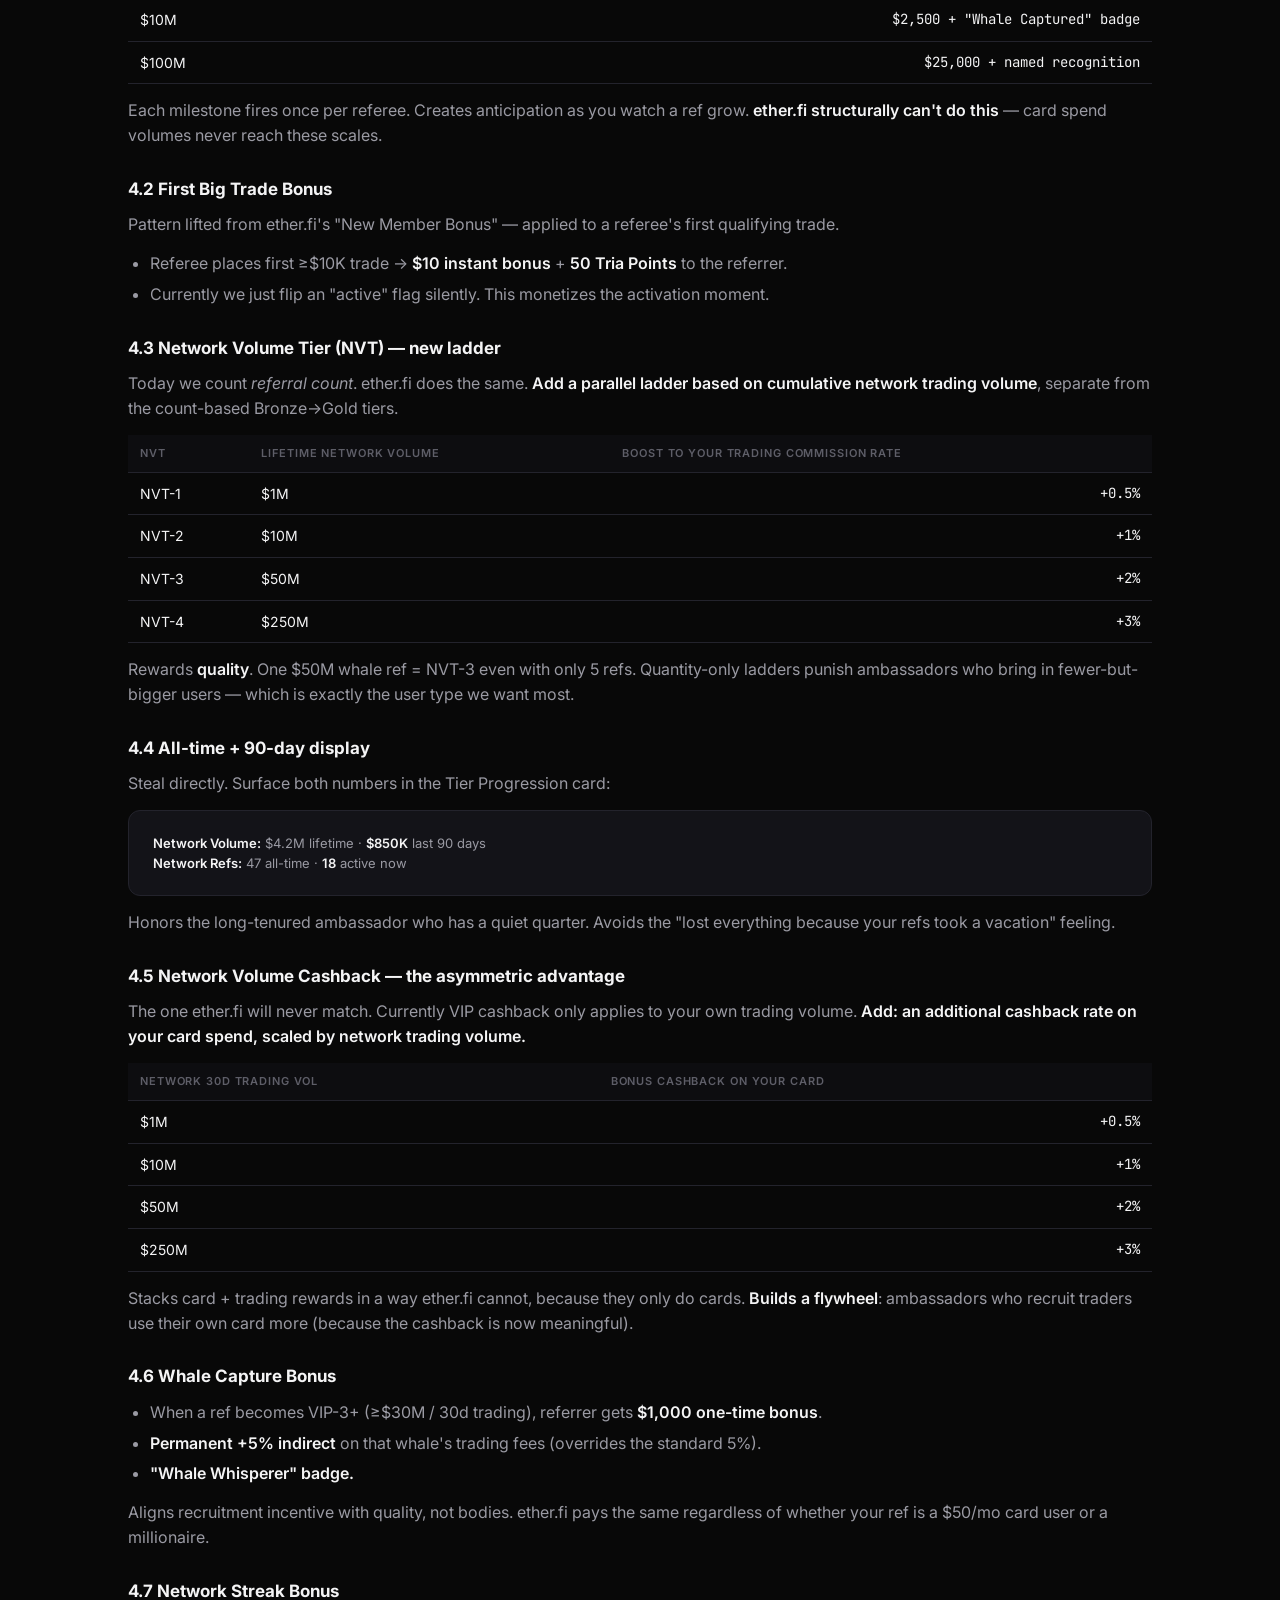
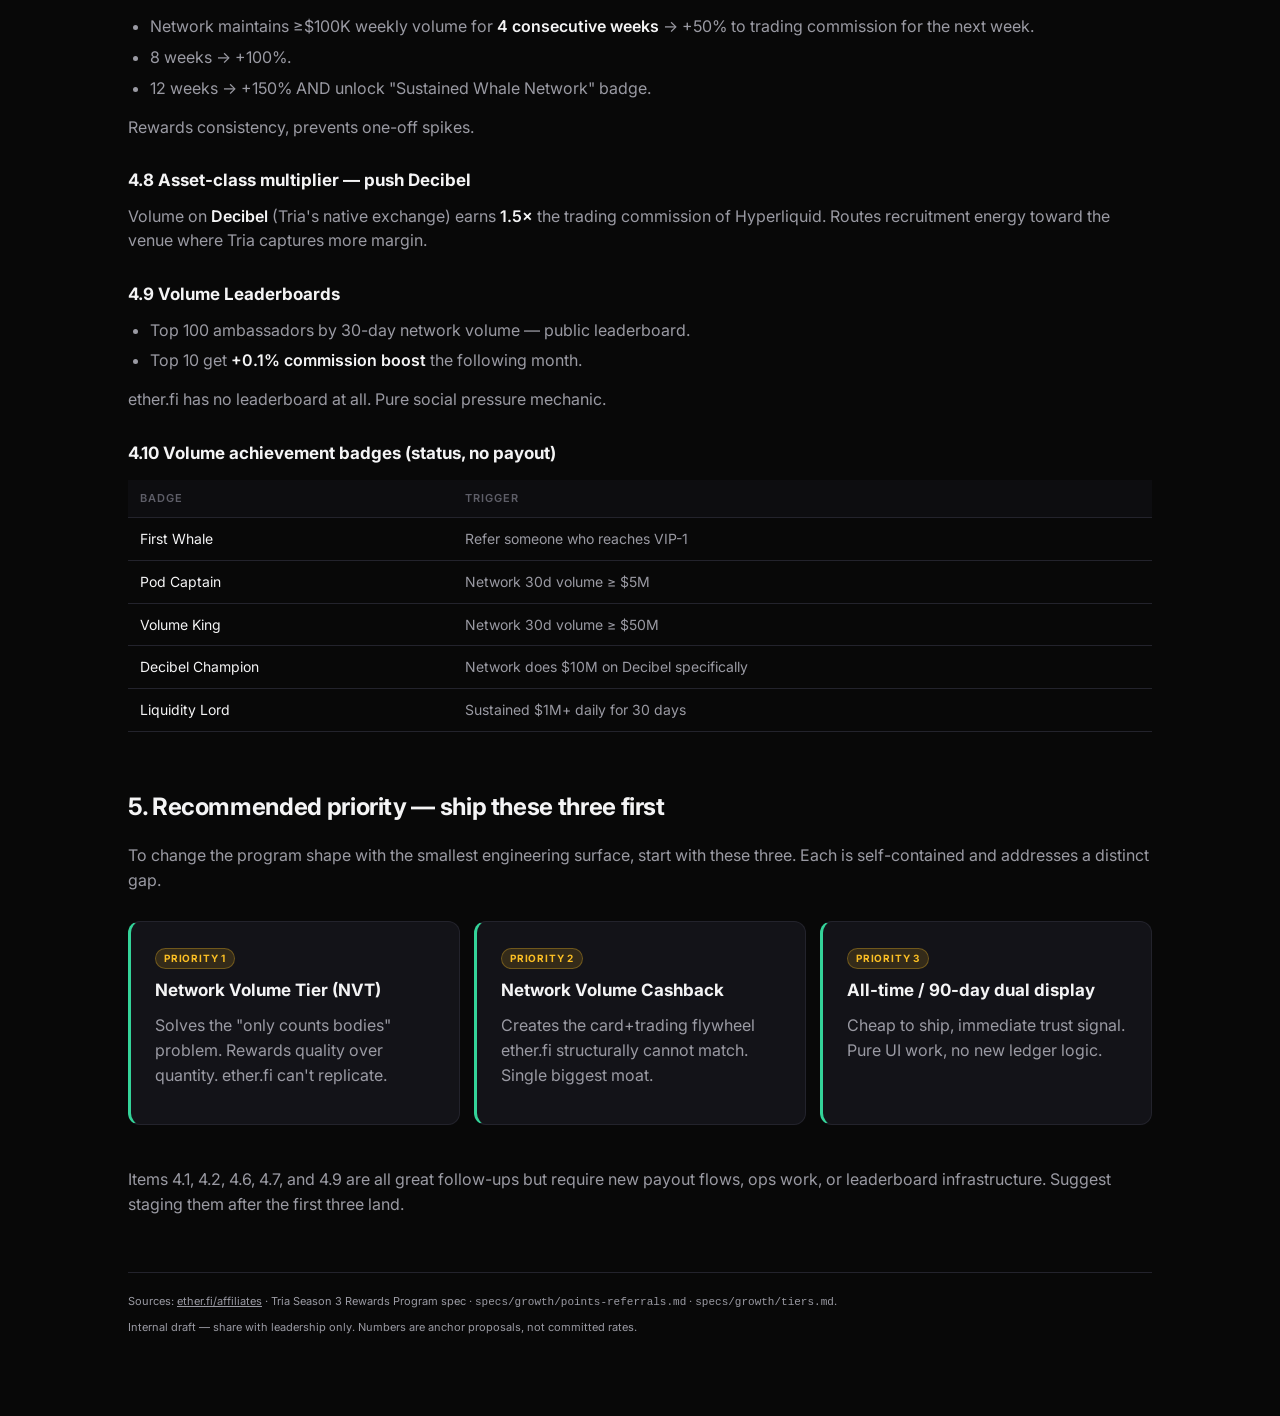
==== commit 35de54de: "Consolidate calculator onto the landing page The standalone /calculator.html was a leftover from the" ====
--- a/index.html
+++ b/index.html
@@ -230,7 +230,7 @@
     <a href="#wins">3. Where Tria already wins</a> ·
     <a href="#proposal">4. Trading-first additions</a> ·
     <a href="#priority">5. Priority recommendation</a> ·
-    <a href="calculator.html" style="color: var(--primary); border-bottom-color: var(--primary);"><strong>→ Calculator + landing-page highlights</strong></a>
+    <a href="landing/#calculator" style="color: var(--primary); border-bottom-color: var(--primary);"><strong>→ Live calculator (on the public landing)</strong></a>
   </div>
 
   <h2 id="snapshot">1. ether.fi affiliate program — snapshot</h2>
